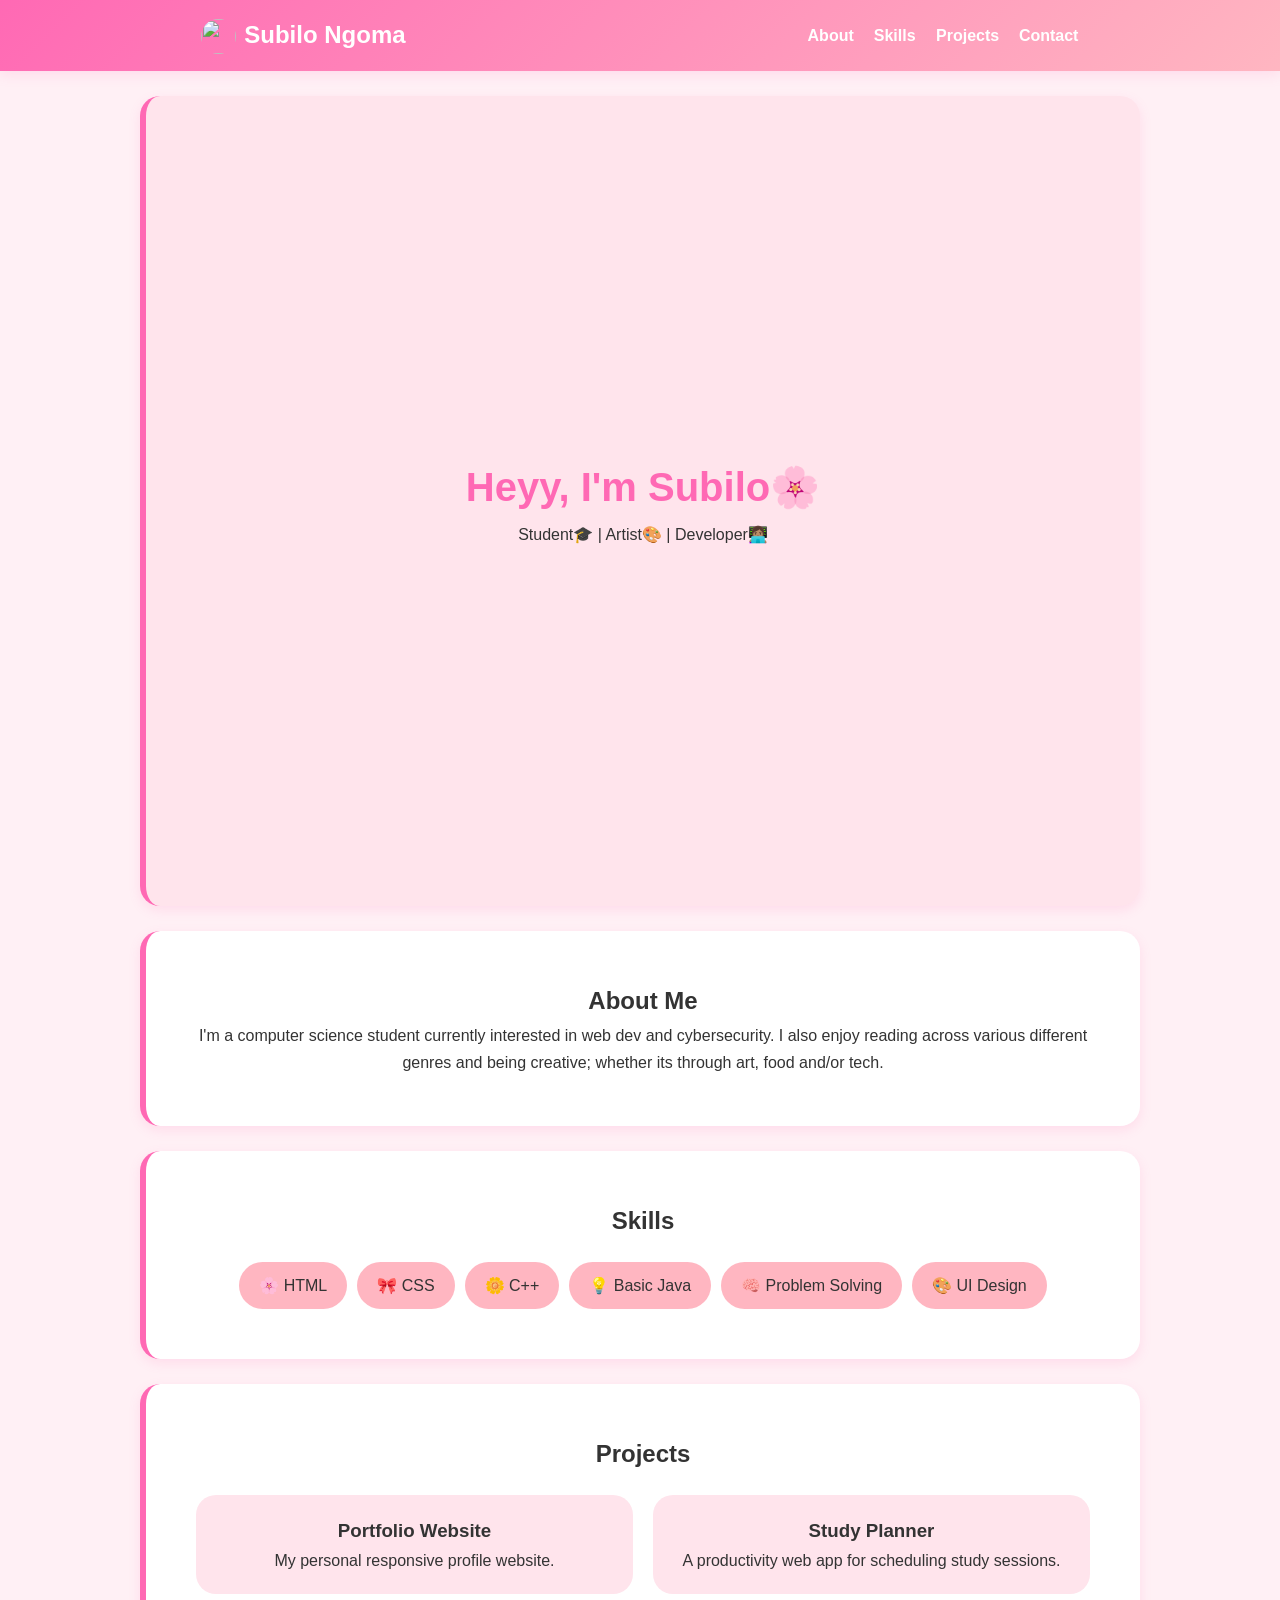
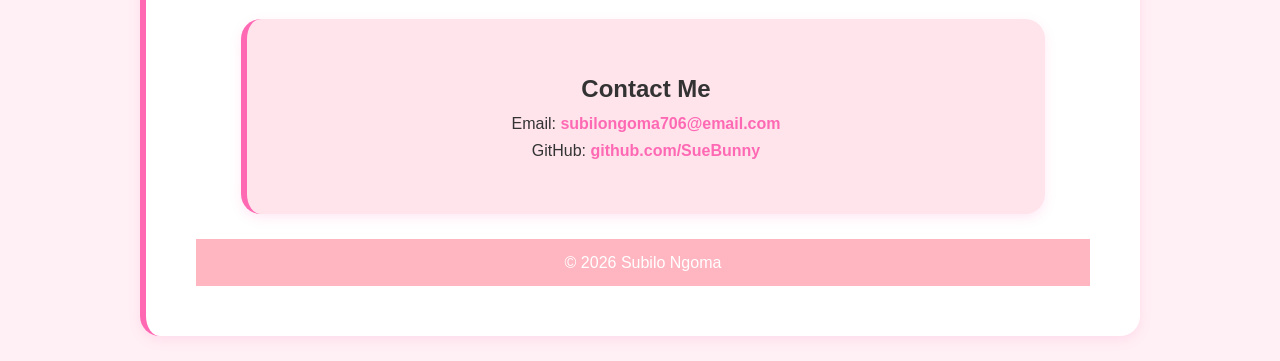
==== Index.html @ 1e3c635a "Add files via upload" ====
<!DOCTYPE html>
<html lang="en">
<head>
    <meta charset="UTF-8">
    <meta name="viewport" content="width=device-width, initial-scale=1.0">
    <title>Subilo's Portfolio</title>
    <link rel="stylesheet" href="styles.css">
</head>
<body>

    <!--Navigation-->
    <header>
        <nav>
            <h1><img src="images/profile.png" class="nav-img">Subilo Ngoma</h1>
            <ul>
                <li><a href="#about">About</a></li>
                <li><a href="#skills">Skills</a></li>
                <li><a href="#projects">Projects</a></li>
                <li><a href="#contact">Contact</a></li>
            </ul>
        </nav>
    </header> 

    <!-- HERO -->
    <section class="hero">
        <h2>Heyy, I'm Subilo🌸</h2>
        <p>Student🎓 | Artist🎨 | Developer👩🏽‍💻</p>

    </section>
    <!-- ABOUT -->
    <section id="about" class="about">
        <h2>About Me</h2>
        <p>
            I'm a computer science student currently interested in web dev and cybersecurity. 
            I also enjoy reading across various different genres and being creative; whether its through art, food and/or tech.
        </p>
    </section>

    <section id="skills" class="skills">
    <h2>Skills</h2>

    <div class="skills-list">
        <div class="skill">🌸 HTML</div>
        <div class="skill">🎀 CSS</div>
        <div class="skill">🌼 C++</div>
        <div class="skill">💡 Basic Java</div>
        <div class="skill">🧠 Problem Solving</div>
        <div class="skill">🎨 UI Design</div>
    </div>
</section>

<section id="projects" class="projects">
    <h2>Projects</h2>

    <div class="projects-grid">
        <article class="card">
            <h3>Portfolio Website</h3>
            <p>My personal responsive profile website.</p>
        </article>

        <article class="card">
            <h3>Study Planner</h3>
            <p>A productivity web app for scheduling study sessions.</p>
        </article>
    </div>

<section id="contact" class="contact">
    <h2>Contact Me</h2>
    <p>
        Email:
        <a href="mailto:subilongoma706@email.com">
            subilongoma706@email.com
        </a>
    </p>
    <p>
        GitHub:
        <a href="https://github.com/SueBunny" target="_blank">
            github.com/SueBunny
        </a>
    </p>
</section>

    <footer>
        <p>© 2026 Subilo Ngoma</p>
    </footer>
    
</body>
</html>
---- styles.css ----
/* =========================
   ROOT VARIABLES
   Reusable design tokens
   ========================= */
:root {
    --primary: #ff69b4;
    --secondary: #ffb6c1;
    --light-pink: #ffe4ec;
    --bg: #fff0f5;
    --text: #333;
    --white: #ffffff;

    --spacing-sm: 10px;
    --spacing-md: 20px;
    --spacing-lg: 50px;

    --radius: 20px;
    --shadow: 0 4px 12px rgba(255, 105, 180, 0.15);

    --font-main: 'Segoe UI', sans-serif;
}
*{
    margin: 0;        /* removes default outer spacing */
    padding: 0;       /* removes default inner spacing */
    box-sizing: border-box; /* makes width easier to control */
    position: sticky;
    top: 0;
    z-index: 100;
}

/* =========================
   BODY (entire page styling)
   ========================= */
body {
    font-family: var(--font-main);
    background: var(--bg);
    color: var(--text);
    line-height: 1.7;
}
/* =========================
   NAVBAR (top menu)
   ========================= */
header {
    background: linear-gradient(135deg, var(--primary), var(--secondary));
    padding: 15px 0;
    box-shadow: var(--shadow);
}

nav {
    display: flex;
    justify-content: space-around;
    align-items: center;
    flex-wrap: wrap;
}

nav ul {
    list-style: none;
    display: flex;
    flex-wrap: wrap;
    gap: var(--spacing-md);
}

nav a {
    color: var(--white);
    text-decoration: none;
    font-weight: bold;
    padding-bottom: 3px;
    border-bottom: 3px solid transparent;
    transition: 0.25s ease;
}

nav a:hover {
    border-bottom-color: var(--white);
}
.nav-img {
    width: 35px;          /* small size */
    height: 35px;
    border-radius: 50%;   /* circle */
    vertical-align: middle; /* aligns with text */
    margin-right: 8px;    /* space before name */
}

nav h1 {
    color: white;
}

nav ul {
    list-style: none; /* removes bullet points */
    display: flex; /* makes menu horizontal */
    gap: 20px; /* space between links */
}

nav a {
    color: white;
    text-decoration: none; /* removes underline */
    font-weight: bold;
}

/* =========================
   HERO SECTION (top intro)
   ========================= */
.hero {
    height: 90vh; /* takes 90% of screen height */
    
    display: flex;
    flex-direction: column; /* stack items vertically */
    justify-content: center; /* center vertically */
    align-items: center; /* center horizontally */
    background: #ffe4ec; /* soft pink background */
    text-align: center;
}

.hero h2 {
    font-size: 2.5rem; /* large heading */
    color: #ff69b4; /* stronger pink */
}

/* Button styling */
.btn {
    margin-top: 15px;
    padding: 10px 20px;
    background: #ff69b4;
    color: white;
    text-decoration: none;
    border-radius: 20px; /* rounded edges */
}

/* =========================
   GENERAL SECTIONS
   ========================= */
section {
    padding: var(--spacing-lg);
    text-align: center;
    background: var(--white);
    margin: 25px auto;
    width: 90%;
    max-width: 1000px;
    border-radius: var(--radius);
    box-shadow: var(--shadow);
    border-left: 6px solid var(--primary);
}

.skill {
    background: #ffb6c1;
    padding: 10px 20px;
    border-radius: 20px;
    color: rgb(6, 0, 0);
}

.skills-list {
    display: flex;
    flex-wrap: wrap;
    gap: 10px;
    justify-content: center;
    margin-top: 20px;
}

.skill {
    background: var(--secondary);
    padding: 10px 20px;
    border-radius: 50px;
    color: var(--text);
}  

.projects-grid {
    display: grid;
    grid-template-columns: repeat(auto-fit, minmax(250px, 1fr));
    gap: 20px;
    margin-top: 20px;
}

.card {
    background: var(--light-pink);
    padding: 20px;
    border-radius: var(--radius);
}
.interests {
    background: #fff5f8; /* slightly different pink */
}

/* =========================
   CONTACT SECTION
   ========================= */
.contact {
    background: #ffe4ec;
}
.contact a {
    color: var(--primary);
    font-weight: bold;
    text-decoration: none;
}

.contact a:hover {
    text-decoration: underline;
}

/* =========================
   FOOTER
   ========================= */
footer {
    background: #ffb6c1;
    color: white;
    text-align: center;
    padding: 10px;
}

/* =========================
   RESPONSIVE DESIGN
   Makes it look good on phones
   ========================= */
@media (max-width: 768px) {
    nav {
        flex-direction: column;
        gap: 15px;
    }

    nav ul {
        flex-direction: column;
        align-items: center;
    }

    .hero h2 {
        font-size: 2rem;
    }

    section {
        padding: 30px 20px;
    }
}
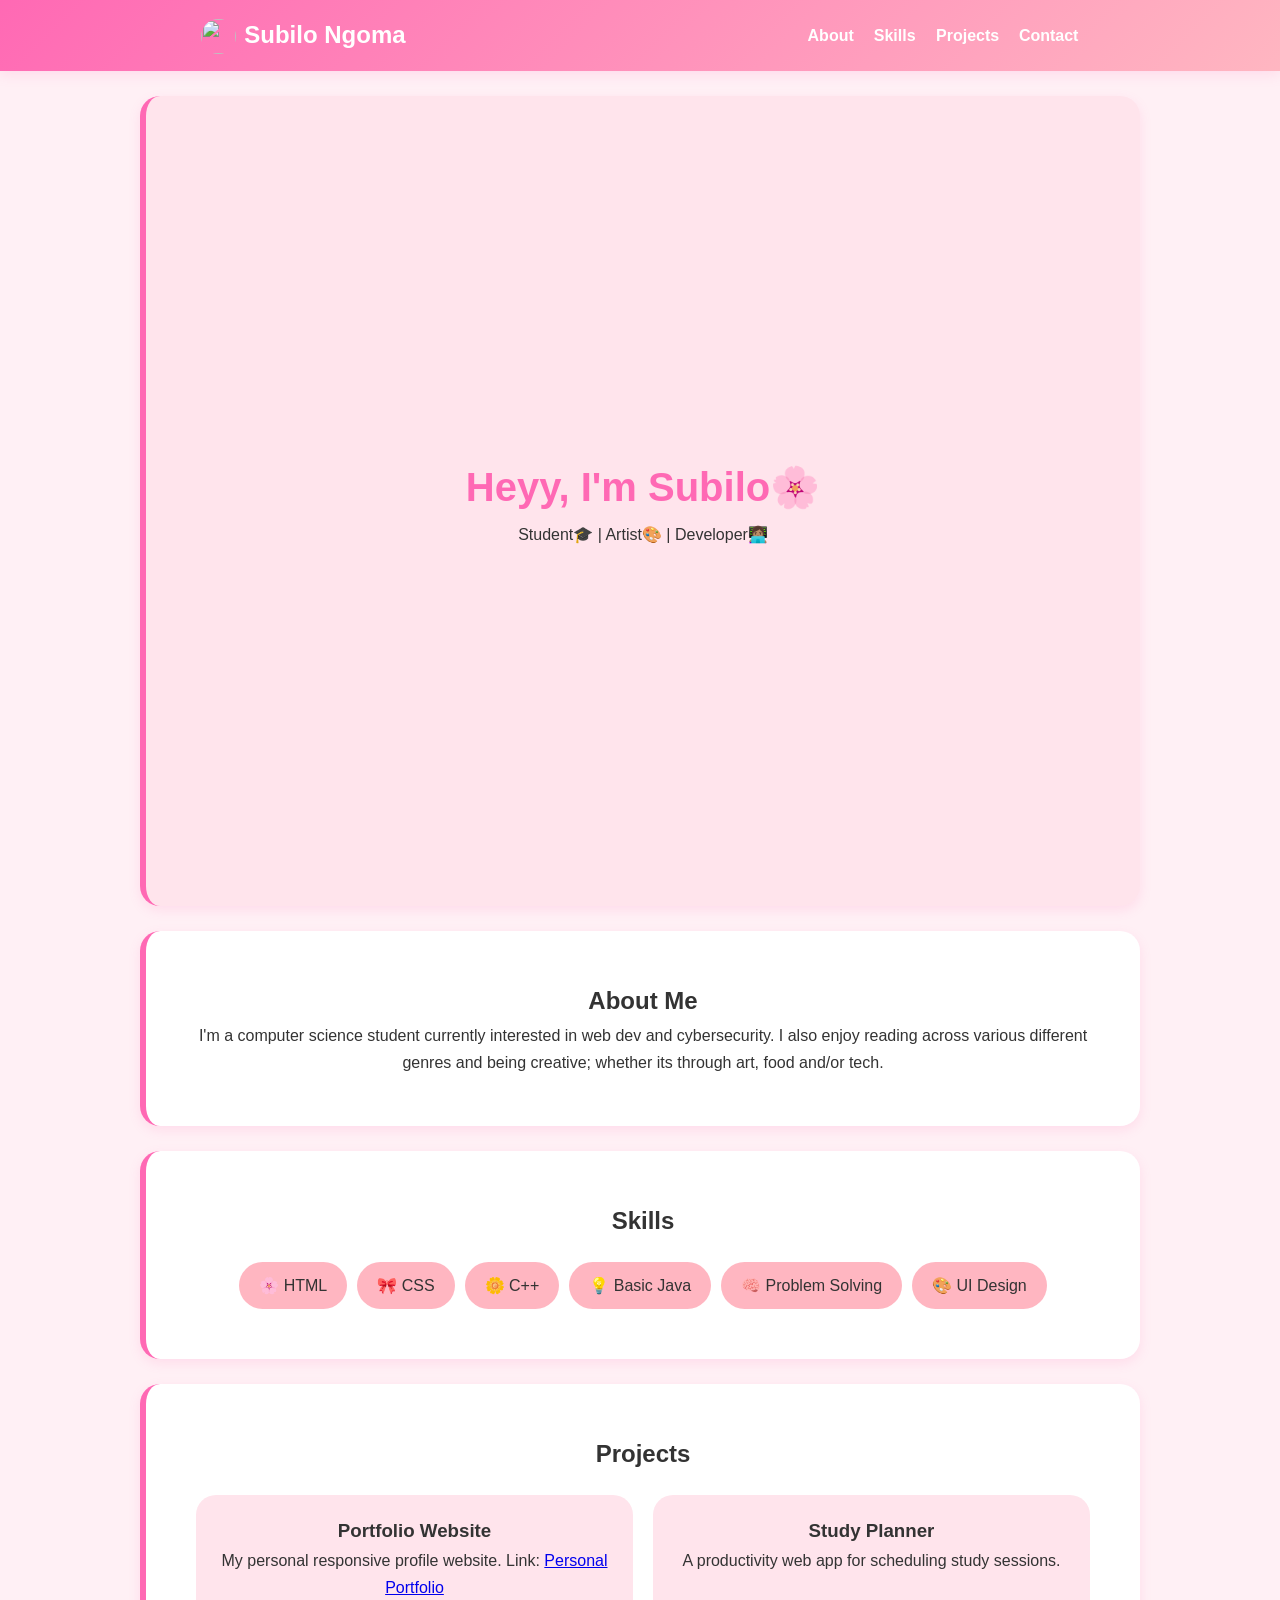
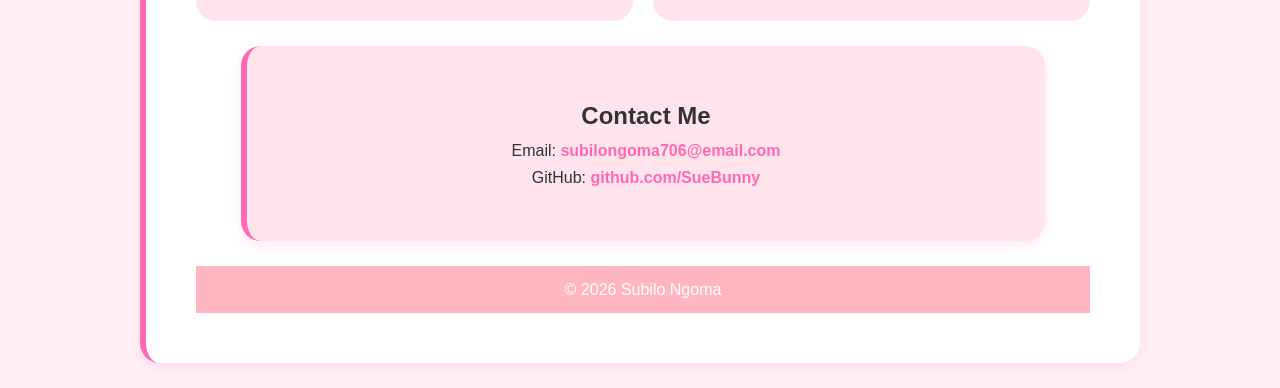
==== commit e6e81df7: "Add Week 1 lab 1" ====
--- a/Index.html
+++ b/Index.html
@@ -55,7 +55,12 @@
     <div class="projects-grid">
         <article class="card">
             <h3>Portfolio Website</h3>
-            <p>My personal responsive profile website.</p>
+            <p>My personal responsive profile website.
+                Link: 
+                 <a href="https://github.com/SueBunny/Portfolio/tree/main" target="_blank">
+                 Personal Portfolio
+                </a>
+                </p>
         </article>
 
         <article class="card">
